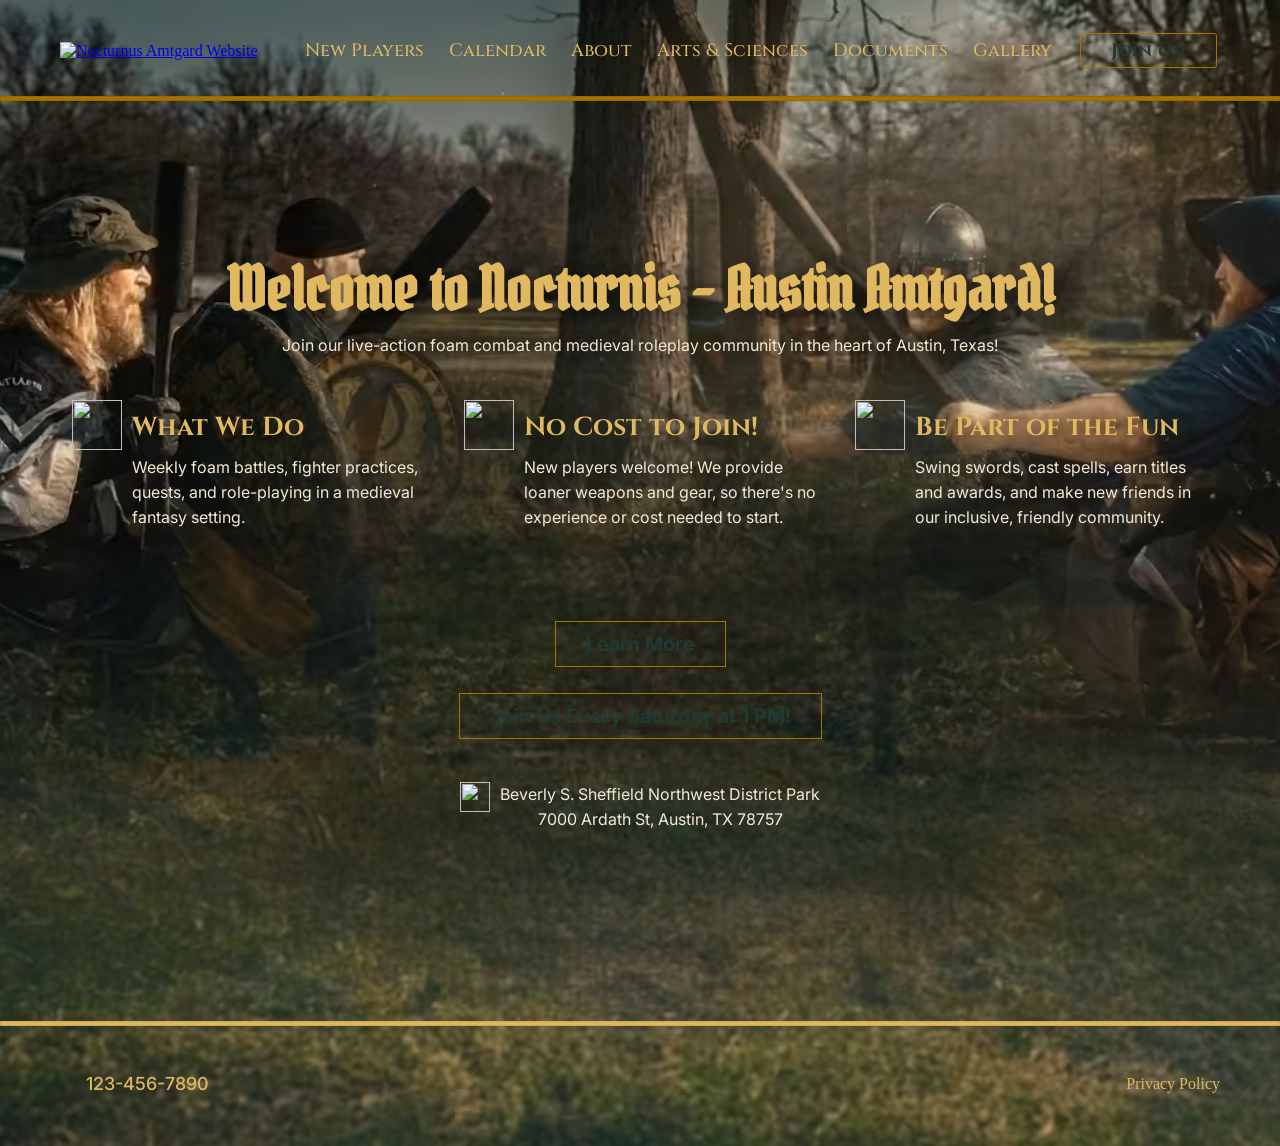
==== index.html @ 73c08678 "almost done the new players page" ====
<!doctype html>
<html lang="en">
  <head>
    <meta charset="UTF-8" />
    <meta name="viewport" content="width=device-width, initial-scale=1.0" />
    <link rel="stylesheet" href="./style_file/header_footer.css" />
    <link rel="stylesheet" href="./style_file/home.css" />
    <!-- Fonts -->
    <link rel="preconnect" href="https://fonts.googleapis.com" />
    <link rel="preconnect" href="https://fonts.gstatic.com" crossorigin />
    <link
      href="https://fonts.googleapis.com/css2?family=Cinzel:wght@400..900&family=Inter:ital,opsz,wght@0,14..32,100..900;1,14..32,100..900&family=Pirata+One&display=swap"
      rel="stylesheet"
    />

    <title>Nocturnus Amtgard</title>
  </head>
  <body>
    <!-- Header/Navigation  -->
    <header class="header_background">
      <div class="header_golden_bar"></div>
      <div class="container">
        <div class="menu_with_hamburger">
          <nav class="desktop_menu">
            <div class="logo">
              <a href="/"
                ><img src="./assets/logo.avif" alt="Nocturnus Amtgard Website"
              /></a>
            </div>
            <ul>
              <li><a href="new-players.html">New Players</a></li>
              <li><a href="/calendar.html">Calendar</a></li>
              <li><a href="/about.html">About</a></li>
              <li><a href="/as.html">Arts & Sciences</a></li>
              <li><a href="/documents.html">Documents</a></li>
              <li><a href="/gallery.html">Gallery</a></li>
              <span class="header_button_parent">
                <a href="/new-players.html"
                  ><button class="header_button">Join Us!</button></a
                >
              </span>
            </ul>
          </nav>
          <!-- Hamurger button -->
          <div class="hamburger" id="hamburger">
            <span></span>
            <span></span>
            <span></span>
          </div>
        </div>
      </div>
    </header>

    <nav class="mobile_menu" id="mobile_menu">
      <div class="container">
        <div class="logo">
          <a href="/"
            ><img src="./assets/logo.avif" alt="Nocturnus Amtgard Website"
          /></a>
        </div>
        <ul>
          <li><a href="new-players.html">New Players</a></li>
          <li><a href="/calendar.html">Calendar</a></li>
          <li><a href="/about.html">About</a></li>
          <li><a href="/as.html">Arts & Sciences</a></li>
          <li><a href="/documents.html">Documents</a></li>
          <li><a href="/gallery.html">Gallery</a></li>
          <div class="mobile_header_button_parent">
            <a href="/new-players.html"
              ><button class="mobile_header_button">Join Us!</button></a
            >
          </div>
        </ul>
      </div>
    </nav>

    <!-- Main Body  -->
    <main class="home_page">
      <div class="container">
        <h1 class="home_heading">Welcome to Nocturnis - Austin Amtgard!</h1>
        <p class="home_heading_sub_text">
          Join our live-action foam combat and medieval roleplay community in
          the heart of Austin, Texas!
        </p>

        <div class="card_div">
          <div class="home_card_box_parent">
            <div class="home_card_box">
              <img src="./assets/home-page/icons/Cross-Sword.avif" alt="" />
              <div>
                <h2 class="home_card_box_heading">What We Do</h2>
                <p class="home_card_box_text">
                  Weekly foam battles, fighter practices, quests, and
                  role-playing in a medieval fantasy setting.
                </p>
              </div>
            </div>
          </div>
          <div class="home_card_box_parent">
            <div class="home_card_box">
              <img src="./assets/home-page/icons/Shield.avif" alt="" />
              <div>
                <h2 class="home_card_box_heading">No Cost to Join!</h2>
                <p class="home_card_box_text">
                  New players welcome! We provide loaner weapons and gear, so
                  there's no experience or cost needed to start.
                </p>
              </div>
            </div>
          </div>
          <div class="home_card_box_parent">
            <div class="home_card_box">
              <img src="./assets/home-page/icons/Handshake.avif" alt="" />
              <div>
                <h2 class="home_card_box_heading">Be Part of the Fun</h2>
                <p class="home_card_box_text">
                  Swing swords, cast spells, earn titles and awards, and make
                  new friends in our inclusive, friendly community.
                </p>
              </div>
            </div>
          </div>
        </div>

        <!-- CTA Button -->
        <div class="home_cta_button">
            <div class="home_cta_parent">
                <a href="/about.html" style="text-decoration: none;">
                    <div class="home_cta_inside">
                        <div class="home_cta_border">
                            <span class="home_cta_a">Learn More</span>
                        </div>
                    </div>
                </a>
            </div>
            <div class="home_cta_parent">
                <a href="/calendar.html" style="text-decoration: none;">
                    <div class="home_cta_inside">
                        <div class="home_cta_border">
                            <span class="home_cta_a">Join Us Every Saturday at 1 PM!</span>
                        </div>
                    </div>
                </a>
            </div>
          
        </div>

        <div class="location_div" style="display: flex; justify-content: center; padding: 20px 0px;">
            <a
              style="text-decoration: none"
              href="https://www.google.com/maps/place/Beverly+S.+Sheffield+Northwest+District+Park/@30.348683,-97.7439033,17z/data=!3m1!4b1!4m6!3m5!1s0x8644cb009ae96ae5:0x5686e3920528f529!8m2!3d30.348683!4d-97.7413284!16s%2Fm%2F052w9wb?entry=ttu&g_ep=EgoyMDI2MDQwMS4wIKXMDSoASAFQAw%3D%3D"
              target="_blank"
            >
              <div class="home_location">
                <img
                  class="home_location_img"
                  src="./assets/home-page/icons/Locator-Pin.avif"
                  alt=""
                />
                <p class="home_location_text">
                  Beverly S. Sheffield Northwest District Park <br />
                  7000 Ardath St, Austin, TX 78757
                </p>
              </div>
            </a>
        </div>
      </div>
    </main>

    <footer>
      <div class="footer_golden_bar"></div>
      <div class="container">
        <div class="footer_parent">
          <div class="footer_phone">
            <a href="tel:1234567890" style="text-decoration: none">
              <p><img src="./assets/Icons/Phone.avif" alt="" />123-456-7890</p>
            </a>
          </div>
          <div class="footer_links">
            <a href="/privacy-policy.html">Privacy Policy</a>
          </div>
        </div>
      </div>
    </footer>

    <script src="./js_script.js"></script>
  </body>
</html>
---- style_file/header_footer.css ----
:root {
  --primary-heading-text-color: #e0b860;
  --button-text-color: #1f3a32;
  --golden-border-color-1: #c9a24d;
  --golden-border-color-2: #e0b860;
  --bg-paper-texture1: url('../assets/backgroundImage/body_bg_1.avif');
  --bg-button: url('../assets/backgroundImage/buttonBackground.avif');
  --font-home-heading: "Pirata One", serif;
  --font-heading: "Cinzel", serif;
  --font-text: "Inter", sans-serif;
}

/* ___________________________ */
/* ______Genarel CSS Start____ */
* {
  margin: 0;
  padding: 0;
  box-sizing: border-box;
}
.container {
    width: min(100%, 1200px);
    margin-inline: auto;
    padding: 10px 20px;
}
h2, h3, h4, h5, h6 {
    font-family: var(--font-heading);
}
p {
    font-family: var(--font-text);
    color: var(--text-color-home);
    line-height: 25px;
}
/* ___________________________ */
/* ______Genarel CSS End______ */

/* ___________________________ */
/* ______Header CSS Start_____ */
header{
    display: flex;
    align-items: center;
    background: url('../assets/backgroundImage/HeaderBackground.avif') center/cover no-repeat;
    padding: 20px 0;
    position: relative;
}
header .header_golden_bar{
    position: absolute;
    bottom: 0;
    left: 0;
    width: 100%;
    height: 5px;
    background-color: var(--golden-border-color-1);
    box-shadow: inset 0.1px 0.1px 2px rgba(0, 0, 0, 0.3);
}
.logo img{
    height: 70px;
    width: auto;
}
/* Desktop Menu */
.desktop_menu {
  display: flex;
  justify-content: space-between;
  align-items: center;
}

.desktop_menu ul {
  display: flex;
  align-items: center;
  gap: 25px;
  list-style: none;
}

.desktop_menu li{
  position: relative;
}

.desktop_menu li.active a {
  color: #aa8200;
}

.desktop_menu li a{
  text-decoration: none;
  color: var(--primary-heading-text-color);
  font-family: var(--font-heading);
  font-weight: 500;
  font-size: 18px;
}

.header_button_parent{
    background: var(--bg-button) center/cover no-repeat;
    padding: 3px;
    border-radius: 5px;
    transition: 0.5s;
}   
.header_button_parent:hover{
    background-position-y: -20px;
}   
.header_button{
    padding: 4px 30px !important;
    background-color: transparent;
    color: var(--button-text-color);
    border: 1px solid var(--golden-border-color-1);
    border-radius: 3px;
    cursor: pointer;
    font-family: var(--font-heading);
    font-size: 18px;
    font-weight: bold;
}


/* Simple hover effect */
.desktop_menu li::after {
  content: "";
  position: absolute;
  left: 0;
  bottom: -5px;
  width: 0%;
  height: 2px;
  border-radius: 5px;
  background: var(--primary-heading-text-color);
  transition: 0.3s;
}

.desktop_menu li:hover::after {
  width: 100%;
}

/* Hamburger */
.hamburger {
  display: none;
  flex-direction: column;
  cursor: pointer;
  z-index: 1001;
}

.hamburger span {
  width: 26px;
  height: 3px;
  margin: 4px 0;
  background: url('../assets/backgroundImage/grunge-paper-background.jpg') center/cover no-repeat;
  transition: 0.4s;
}

/* Hamburger animation */
.hamburger.active span:nth-child(1) {
  transform: rotate(45deg) translate(7.7px, 7.7px);
}

.hamburger.active span:nth-child(2) {
  opacity: 0;
}

.hamburger.active span:nth-child(3) {
  transform: rotate(-45deg) translate(7.7px, -7.7px);
}

/* Mobile Menu */
.mobile_menu {
  position: fixed;
  top: 0;
  left: 0;
  width: 100%;
  height: 100vh;
  background: var(--bg-paper-texture1) center/cover no-repeat;
  transform: translateY(-150%);
  transition: 0.5s ease;
  display: flex;
  align-items: top;
  justify-content: center;
  z-index: 1000;
  overflow-y: auto;
  opacity: 0;
  padding-top: 50px;
}
/* Logo bottom spacing */
.mobile_menu .logo {
    padding: 10px 0;
    text-align: center;
    border-bottom: 2px solid var(--button-text-color);
}
/* Active state */
.mobile_menu.active {
  transform: translateY(0);
  opacity: 1;
}

/* Mobile content */
.mobile_menu ul {
  list-style: none;
  text-align: center;
  padding-top: 20px;
}

.mobile_menu li{
  padding: 10px 0;
}
.mobile_menu li a{
  text-decoration: none;;
  padding: 10px 0;
  font-size: 18px;
  cursor: pointer;
  color: #1f3a32;
  font-family: var(--font-heading);
  font-weight: bold;
}

.mobile_header_button_parent{
    background: var(--bg-button) center/cover no-repeat;
    padding: 3px;
    border-radius: 5px;
}   
.mobile_header_button{
    background-color: transparent;
    padding: 10px 0px;
    width: 100%;
    color: var(--button-text-color);
    border: 1px solid var(--golden-border-color-1);
    border-radius: 3px;
    font-family: var(--font-heading);
    font-size: 18px;
    font-weight: bold;
}

/* Responsive */
@media (max-width: 1160px) {

    .menu_with_hamburger{
        display: flex;
        justify-content: space-between;
        align-items: center;
    }
  .desktop_menu ul {
    display: none;
  }

  .hamburger {
    display: flex;
  }
}

/* ___________________________ */
/* ______Header CSS End_______ */



/* ___________________________ */
/* ______Footer CSS Start_____ */
footer {
    margin-top: 20px;
    background: url('../assets/backgroundImage/FooterBackground.avif') center/cover no-repeat;
    padding: 40px 0;
    position: relative;
}
footer .footer_golden_bar{
    position: absolute;
    top: 0;
    left: 0;
    width: 100%;
    height: 5px;
    background-color: #e0b860;
    box-shadow: inset 0.1px 0.1px 2px rgba(0, 0, 0, 0.3);
}
footer .footer_parent{
    display: flex;
    align-items: center;
    justify-content: space-between;
}

.footer_parent .footer_phone p {
    display: flex;
    align-items: center;
    gap: 6px;
    font-size: 18px;
    color: #e0b860;
    font-weight: 500;
}
.footer_parent .footer_phone p img{
    width: 20px;
    height: auto;
}
.footer_parent .footer_links a{
    color: #e0b860;
    text-decoration: none;
}

/* ___________________________ */
/* ______Footer CSS End_______ */
---- style_file/home.css ----
/* ___________________________ */
/* _________Root CSS Start____ */
:root {
  --primary-heading-text-color: #e0b860;
  --button-text-color: #1f3a32;
  --text-color-home: #f3ead6;
  --golden-border-color-1: #a77200;
  --golden-border-color-2: #e0b860;
  --golden-img-border: url('../assets/backgroundImage/goldenBorderBackgroundNew.avif');
  --bg-paper-texture1: url('../assets/backgroundImage/body_bg_1.avif');
  --bg-button: url('../assets/backgroundImage/buttonBackground.avif');
  --font-home-heading: "Pirata One", serif;
  --font-heading: "Cinzel", serif;
  --font-text: "Inter", sans-serif;
}
/* ___________________________ */
/* _________Root CSS End______ */


body {
  background: url('../assets/home-page/home-body-bg.avif') no-repeat top/cover;
}

/* ________________________________ */
/* ______Home Page CSS Start_______ */
/* ________________________________ */
.home_page {
    min-height: 100vh;
    display: flex;
    align-items: center;
}
.home_page .home_heading {
    font-family: var(--font-home-heading);
    font-size: 60px;
    color: var(--primary-heading-text-color);
    text-align: center;
    padding: 50px 0px 5px 0px;
    text-shadow: 20px 5px 30px rgb(0, 0, 0);
}
.home_page .home_heading_sub_text {
    text-align: center;
    text-shadow: 10px 5px 20px rgb(0, 0, 0);
}
.home_page .card_div {
  padding-top: 30px;
  display: grid;
  grid-template-columns: repeat(3, 1fr);
  gap: 15px;
}
.home_page .card_div .home_card_box_parent{
  background: var(--golden-img-border) no-repeat top/cover;
  min-height: 170px;
  padding: 2px;
  border-radius: 8px;
}
.home_page .card_div .home_card_box_parent .home_card_box{
  display: flex;
  gap: 10px;
  padding: 10px;
  height: 100%;
  width: 100%;
  border-radius: 5px;
  background: url('../assets/home-page/home_box_background.avif') no-repeat top/cover;
}
.home_page .card_div .home_card_box_parent .home_card_box img{
  height: 50px;
  width: 50px;
}
.home_page .card_div .home_card_box_parent .home_card_box .home_card_box_heading{
  color: var(--primary-heading-text-color);
  font-size: 26px;
  font-weight: 700;
  padding: 10px 0px;
}


/* Home CTA Button */
.home_cta_button{
  padding: 50px 0px 10px 0px;
}
.home_cta_parent{
    display: flex;
    justify-content: center;
    padding: 10px 0px;
}
.home_cta_inside{
    background: var(--bg-button) no-repeat top/cover;
    padding: 3px;
    border-radius: 5px;
    transition: 0.5s;
}
.home_cta_inside:hover{
    background-position-y: -20px;
}
.home_cta_inside .home_cta_border{
    border: 1px solid var(--golden-border-color-1);
    padding: 10px 30px;

}
.home_cta_inside .home_cta_a{
    font-size: 20px;
    font-weight: 700;
    font-family: var(--font-text);
    color: var(--button-text-color);
}

/* Home Location  */
.home_location{
    display: flex;
    justify-content: center;
    gap: 10px;
    padding-bottom: 50px;
}
.home_location .home_location_img{
    width: 30px;
    height: 30px;
}
.home_location .home_location_text{
    text-align: center;;
}





/* Responsive */
@media (max-width: 1111px) {
  .home_page .card_div {
    grid-template-columns: repeat(2, 1fr);
  }
 
}
@media (max-width: 768px) {
  .home_page .home_heading {
    font-size: 40px;
  }
}
@media (max-width: 576px) {
  .home_page .card_div {
    grid-template-columns: repeat(1, 1fr);
  }
}

/* ________________________________ */
/* ______Home Page CSS End_________ */
/* ________________________________ */
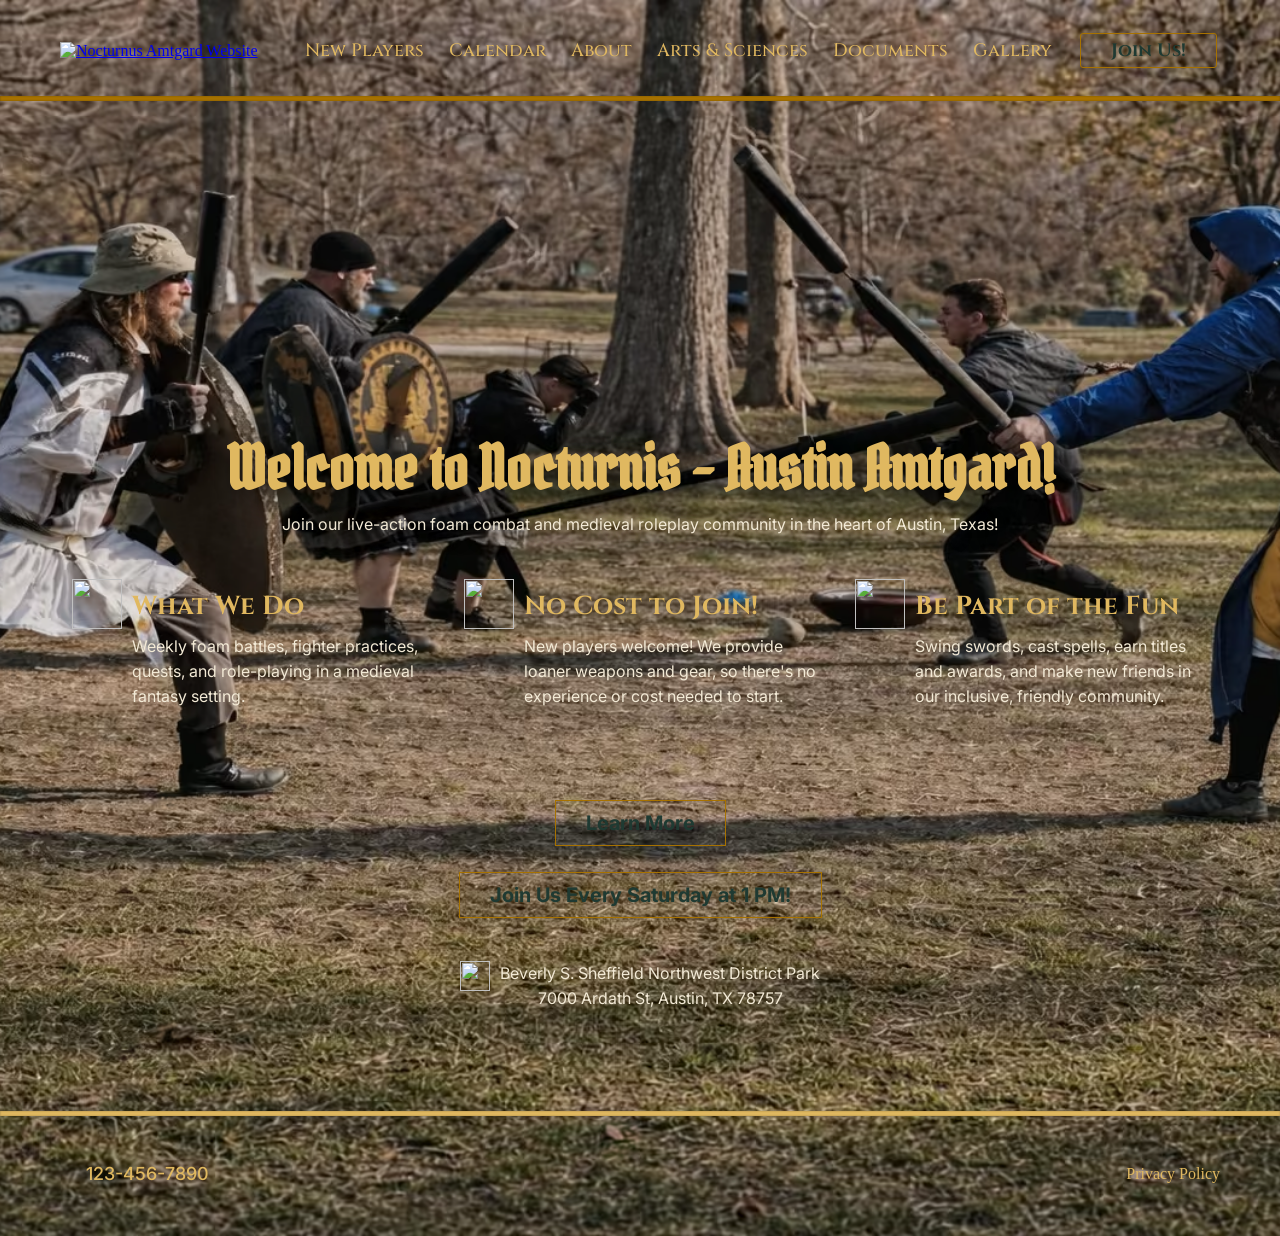
==== commit 312868bd: "completed calendar page with out proper css need to add some details css" ====
--- a/index.html
+++ b/index.html
@@ -23,12 +23,12 @@
         <div class="menu_with_hamburger">
           <nav class="desktop_menu">
             <div class="logo">
-              <a href="/"
+              <a href="./"
                 ><img src="./assets/logo.avif" alt="Nocturnus Amtgard Website"
               /></a>
             </div>
             <ul>
-              <li><a href="new-players.html">New Players</a></li>
+              <li><a href="./new-players.html">New Players</a></li>
               <li><a href="/calendar.html">Calendar</a></li>
               <li><a href="/about.html">About</a></li>
               <li><a href="/as.html">Arts & Sciences</a></li>
@@ -54,12 +54,12 @@
     <nav class="mobile_menu" id="mobile_menu">
       <div class="container">
         <div class="logo">
-          <a href="/"
+          <a href="./"
             ><img src="./assets/logo.avif" alt="Nocturnus Amtgard Website"
           /></a>
         </div>
         <ul>
-          <li><a href="new-players.html">New Players</a></li>
+          <li><a href="./new-players.html">New Players</a></li>
           <li><a href="/calendar.html">Calendar</a></li>
           <li><a href="/about.html">About</a></li>
           <li><a href="/as.html">Arts & Sciences</a></li>
@@ -183,6 +183,6 @@
       </div>
     </footer>
 
-    <script src="./js_script.js"></script>
+    <script src="./javascript/header_footer.js"></script>
   </body>
 </html>
--- a/style_file/home.css
+++ b/style_file/home.css
@@ -18,16 +18,16 @@
 
 
 body {
-  background: url('../assets/home-page/home-body-bg.avif') no-repeat top/cover;
+  background: url('../assets/home-page/hero.avif') no-repeat top/cover;
 }
 
 /* ________________________________ */
 /* ______Home Page CSS Start_______ */
 /* ________________________________ */
 .home_page {
-    min-height: 100vh;
+    min-height: 110vh;
     display: flex;
-    align-items: center;
+    align-items:center;
 }
 .home_page .home_heading {
     font-family: var(--font-home-heading);
@@ -124,11 +124,22 @@
 
 
 /* Responsive */
+
+@media (min-width: 1500px) {
+  .home_page {
+    min-height: 100vh;
+  }
+}
+@media (max-width: 1500px) {
+  .home_page {
+    align-items: end;
+  }
+}
+
 @media (max-width: 1111px) {
   .home_page .card_div {
     grid-template-columns: repeat(2, 1fr);
   }
- 
 }
 @media (max-width: 768px) {
   .home_page .home_heading {
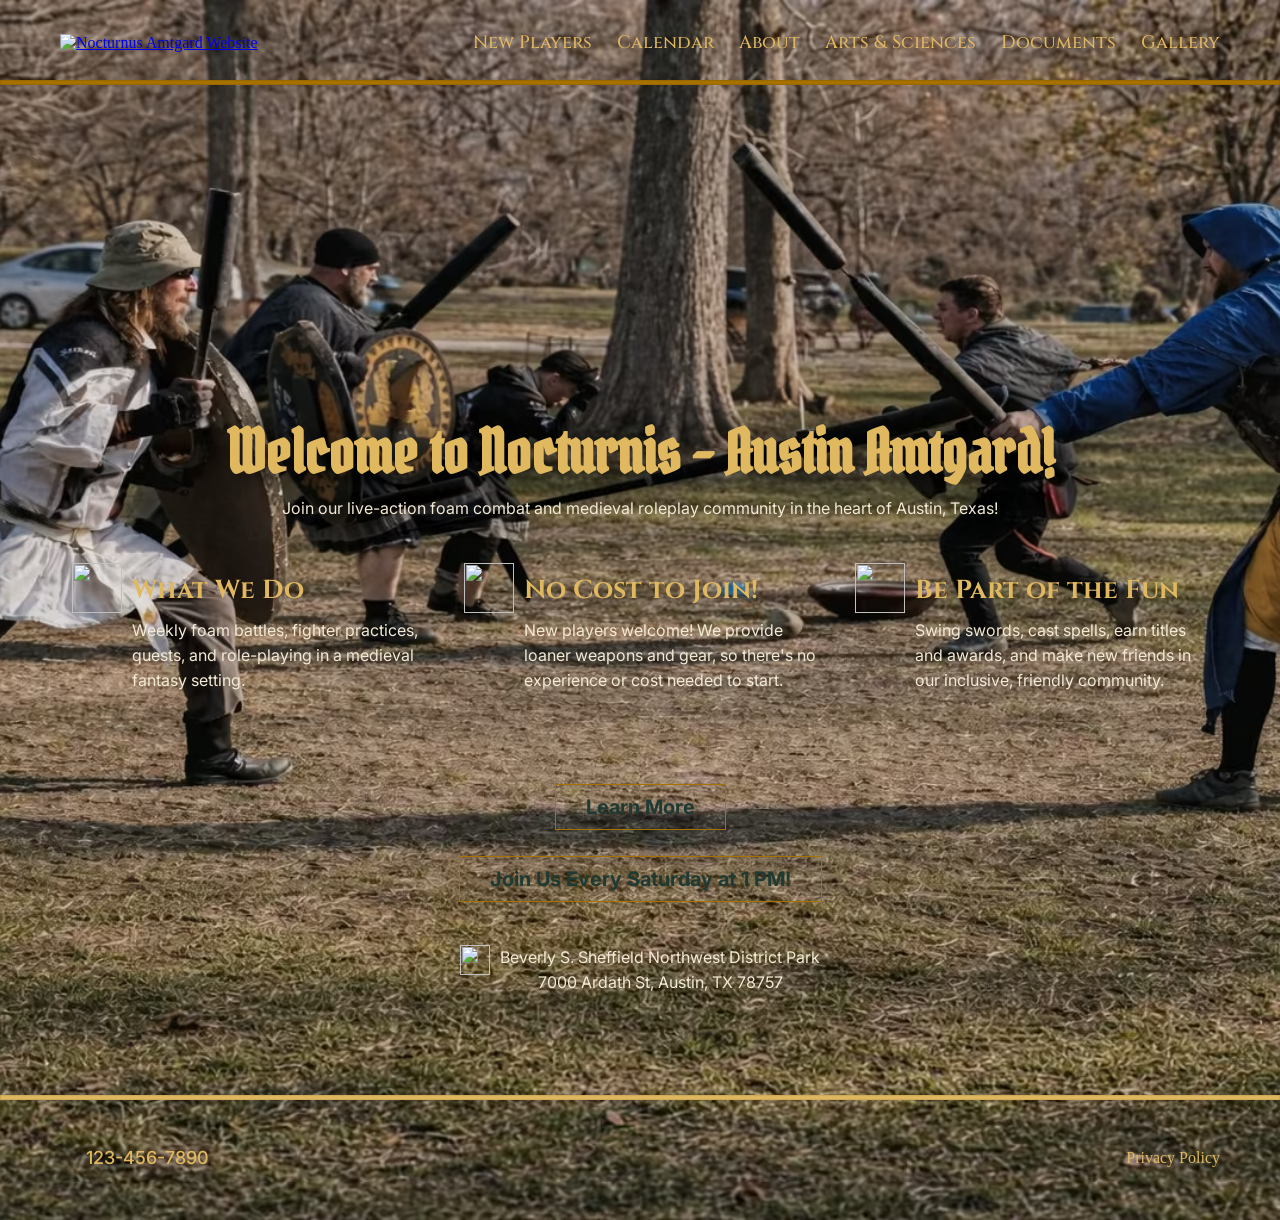
==== commit 21d151c8: "remove navigation button" ====
--- a/index.html
+++ b/index.html
@@ -5,6 +5,7 @@
     <meta name="viewport" content="width=device-width, initial-scale=1.0" />
     <link rel="stylesheet" href="./style_file/header_footer.css" />
     <link rel="stylesheet" href="./style_file/home.css" />
+    <link rel="icon" type="image/x-icon" href="/favicon.ico" />
     <!-- Fonts -->
     <link rel="preconnect" href="https://fonts.googleapis.com" />
     <link rel="preconnect" href="https://fonts.gstatic.com" crossorigin />
@@ -34,11 +35,6 @@
               <li><a href="/as.html">Arts & Sciences</a></li>
               <li><a href="/documents.html">Documents</a></li>
               <li><a href="/gallery.html">Gallery</a></li>
-              <span class="header_button_parent">
-                <a href="/new-players.html"
-                  ><button class="header_button">Join Us!</button></a
-                >
-              </span>
             </ul>
           </nav>
           <!-- Hamurger button -->
@@ -65,11 +61,6 @@
           <li><a href="/as.html">Arts & Sciences</a></li>
           <li><a href="/documents.html">Documents</a></li>
           <li><a href="/gallery.html">Gallery</a></li>
-          <div class="mobile_header_button_parent">
-            <a href="/new-players.html"
-              ><button class="mobile_header_button">Join Us!</button></a
-            >
-          </div>
         </ul>
       </div>
     </nav>
@@ -124,45 +115,49 @@
 
         <!-- CTA Button -->
         <div class="home_cta_button">
-            <div class="home_cta_parent">
-                <a href="/about.html" style="text-decoration: none;">
-                    <div class="home_cta_inside">
-                        <div class="home_cta_border">
-                            <span class="home_cta_a">Learn More</span>
-                        </div>
-                    </div>
-                </a>
-            </div>
-            <div class="home_cta_parent">
-                <a href="/calendar.html" style="text-decoration: none;">
-                    <div class="home_cta_inside">
-                        <div class="home_cta_border">
-                            <span class="home_cta_a">Join Us Every Saturday at 1 PM!</span>
-                        </div>
-                    </div>
-                </a>
-            </div>
-          
+          <div class="home_cta_parent">
+            <a href="/about.html" style="text-decoration: none">
+              <div class="home_cta_inside">
+                <div class="home_cta_border">
+                  <span class="home_cta_a">Learn More</span>
+                </div>
+              </div>
+            </a>
+          </div>
+          <div class="home_cta_parent">
+            <a href="/calendar.html" style="text-decoration: none">
+              <div class="home_cta_inside">
+                <div class="home_cta_border">
+                  <span class="home_cta_a"
+                    >Join Us Every Saturday at 1 PM!</span
+                  >
+                </div>
+              </div>
+            </a>
+          </div>
         </div>
 
-        <div class="location_div" style="display: flex; justify-content: center; padding: 20px 0px;">
-            <a
-              style="text-decoration: none"
-              href="https://www.google.com/maps/place/Beverly+S.+Sheffield+Northwest+District+Park/@30.348683,-97.7439033,17z/data=!3m1!4b1!4m6!3m5!1s0x8644cb009ae96ae5:0x5686e3920528f529!8m2!3d30.348683!4d-97.7413284!16s%2Fm%2F052w9wb?entry=ttu&g_ep=EgoyMDI2MDQwMS4wIKXMDSoASAFQAw%3D%3D"
-              target="_blank"
-            >
-              <div class="home_location">
-                <img
-                  class="home_location_img"
-                  src="./assets/home-page/icons/Locator-Pin.avif"
-                  alt=""
-                />
-                <p class="home_location_text">
-                  Beverly S. Sheffield Northwest District Park <br />
-                  7000 Ardath St, Austin, TX 78757
-                </p>
-              </div>
-            </a>
+        <div
+          class="location_div"
+          style="display: flex; justify-content: center; padding: 20px 0px"
+        >
+          <a
+            style="text-decoration: none"
+            href="https://www.google.com/maps/place/Beverly+S.+Sheffield+Northwest+District+Park/@30.348683,-97.7439033,17z/data=!3m1!4b1!4m6!3m5!1s0x8644cb009ae96ae5:0x5686e3920528f529!8m2!3d30.348683!4d-97.7413284!16s%2Fm%2F052w9wb?entry=ttu&g_ep=EgoyMDI2MDQwMS4wIKXMDSoASAFQAw%3D%3D"
+            target="_blank"
+          >
+            <div class="home_location">
+              <img
+                class="home_location_img"
+                src="./assets/home-page/icons/Locator-Pin.avif"
+                alt=""
+              />
+              <p class="home_location_text">
+                Beverly S. Sheffield Northwest District Park <br />
+                7000 Ardath St, Austin, TX 78757
+              </p>
+            </div>
+          </a>
         </div>
       </div>
     </main>
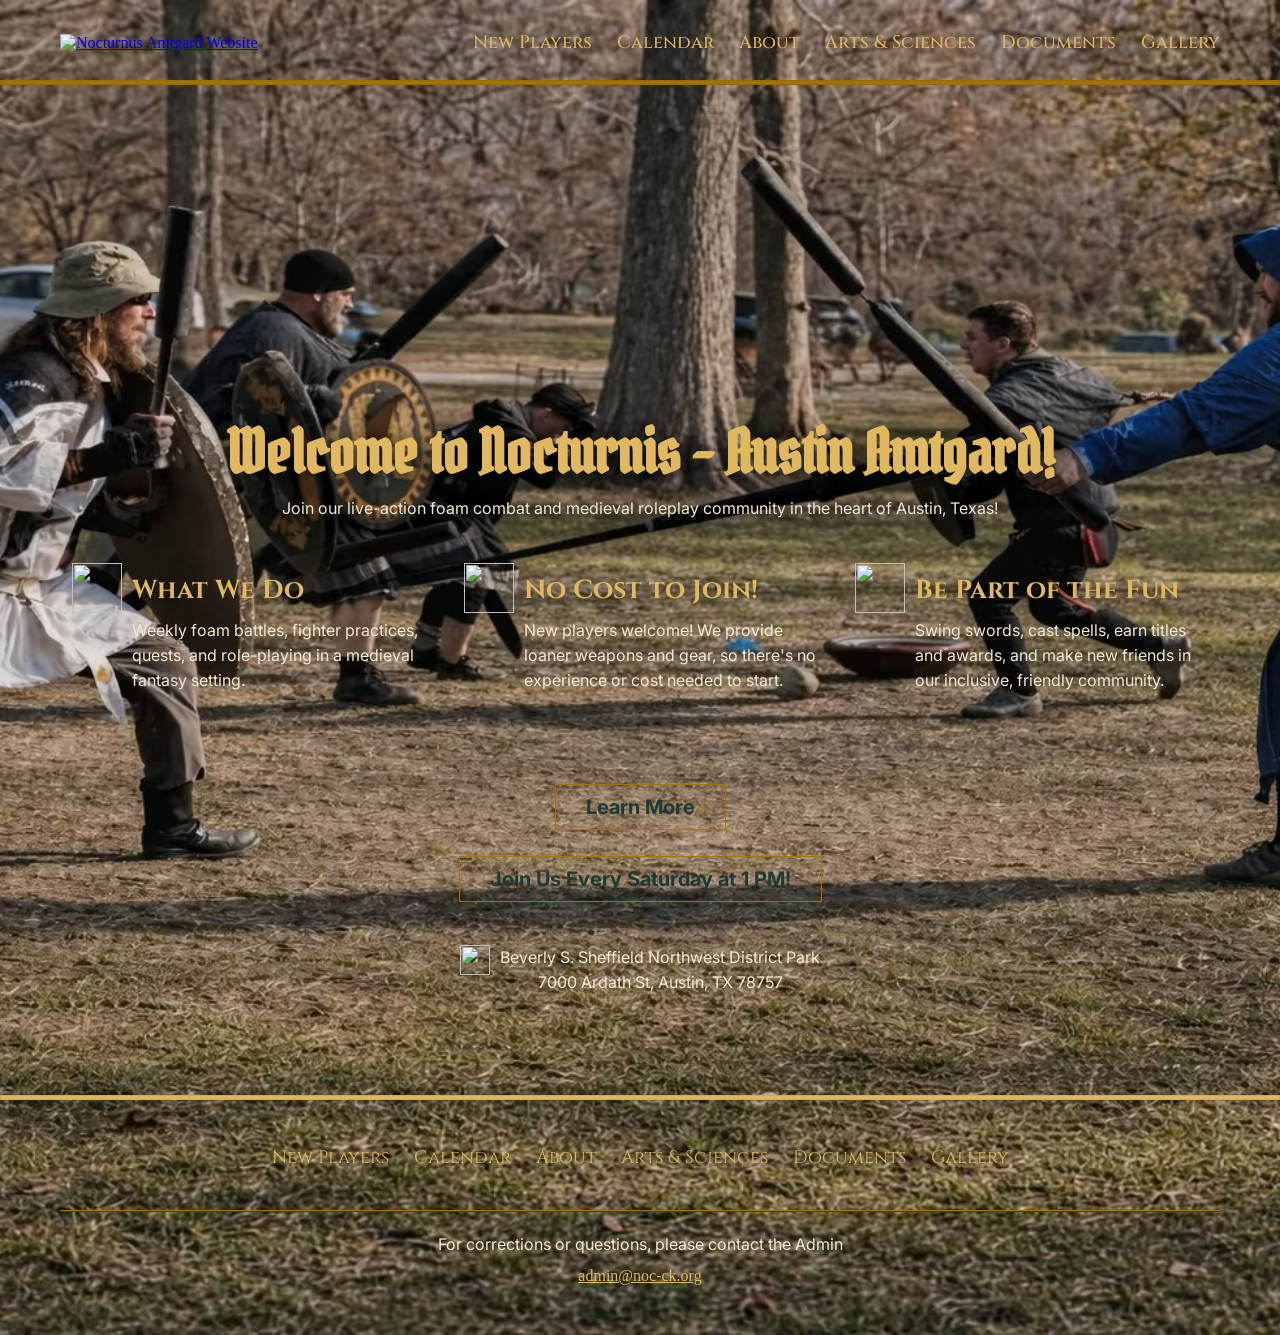
==== commit 0de52022: "changed footer" ====
--- a/index.html
+++ b/index.html
@@ -165,15 +165,19 @@
     <footer>
       <div class="footer_golden_bar"></div>
       <div class="container">
-        <div class="footer_parent">
-          <div class="footer_phone">
-            <a href="tel:1234567890" style="text-decoration: none">
-              <p><img src="./assets/Icons/Phone.avif" alt="" />123-456-7890</p>
-            </a>
-          </div>
-          <div class="footer_links">
-            <a href="/privacy-policy.html">Privacy Policy</a>
-          </div>
+        <div class="footer_menu">
+          <ul>
+              <li><a href="/new-players.html">New Players</a></li>
+              <li><a href="/calendar.html">Calendar</a></li>
+              <li><a href="/about.html">About</a></li>
+              <li><a href="/as.html">Arts & Sciences</a></li>
+              <li><a href="/documents.html">Documents</a></li>
+              <li><a href="/gallery.html">Gallery</a></li>
+            </ul>
+        </div>
+        <div class="email_div">
+          <p>For corrections or questions, please contact the Admin</p>
+          <a href="mailto:admin@noc-ck.org">admin@noc-ck.org</a>
         </div>
       </div>
     </footer>
--- a/style_file/header_footer.css
+++ b/style_file/header_footer.css
@@ -259,27 +259,41 @@
     background-color: #e0b860;
     box-shadow: inset 0.1px 0.1px 2px rgba(0, 0, 0, 0.3);
 }
-footer .footer_parent{
+
+.footer_menu ul {
     display: flex;
     align-items: center;
-    justify-content: space-between;
-}
-
-.footer_parent .footer_phone p {
+    justify-content: center;
+    gap: 25px;
+    list-style: none;
+    padding-bottom: 40px;
+    border-bottom: ridge 2px var(--golden-border-color-1);
+}
+.footer_menu ul li a{
+    text-decoration: none;
+    color: var(--primary-heading-text-color);
+    font-family: var(--font-heading);
+    font-size: 18px;
+}
+.email_div{
     display: flex;
+    flex-direction: column;
     align-items: center;
-    gap: 6px;
-    font-size: 18px;
-    color: #e0b860;
-    font-weight: 500;
-}
-.footer_parent .footer_phone p img{
-    width: 20px;
-    height: auto;
-}
-.footer_parent .footer_links a{
-    color: #e0b860;
-    text-decoration: none;
+    gap: 10px;
+    padding-top: 20px;  
+}
+.email_div p{
+    text-align: center;
+}
+.email_div a{
+    color: var(--primary-heading-text-color);
+}
+
+/* Responsive */
+@media (max-width: 770px) {
+  .footer_menu ul {
+    flex-direction: column;
+}
 }
 
 /* ___________________________ */
